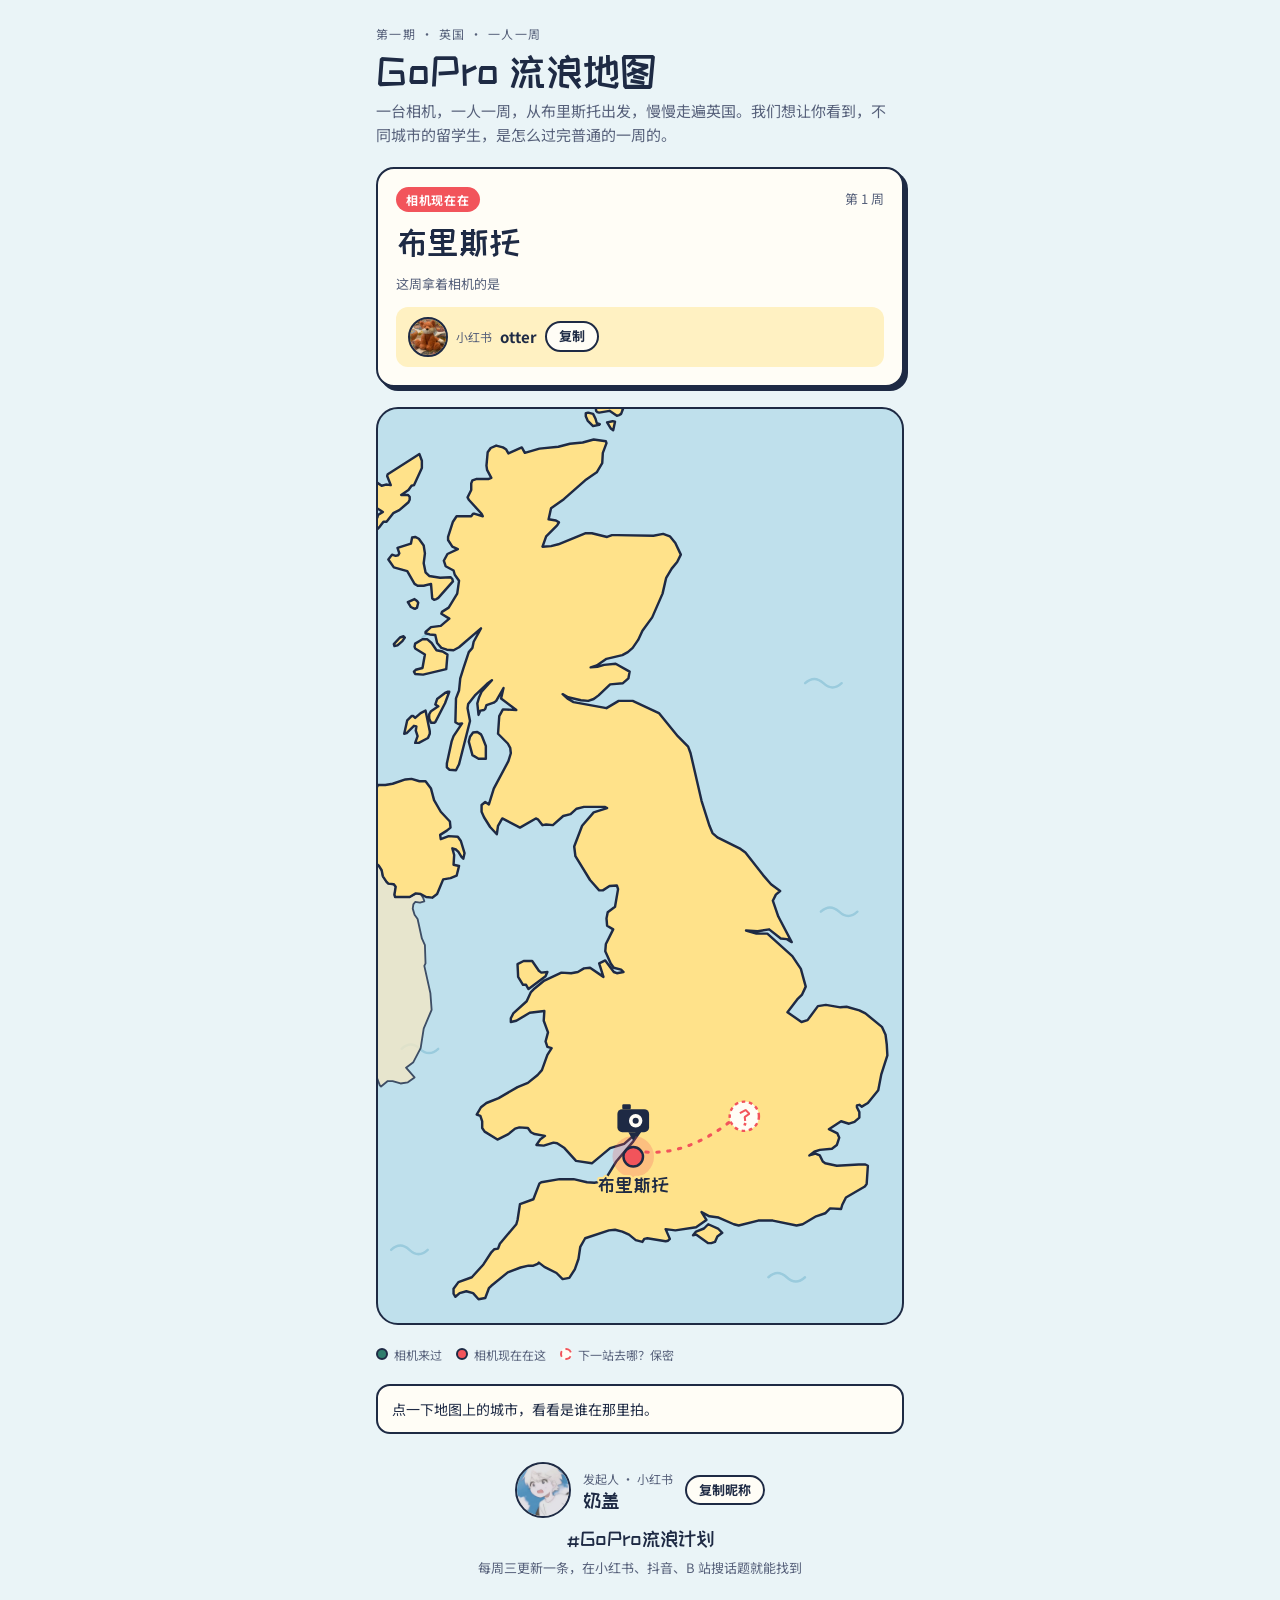
==== index.html @ 27632f6c "Map: otter is first holder again Co-Authored-By: Claude Opus 5.5 <noreply@anthropic.com> Claude-Sess" ====
<!doctype html>
<html lang="zh-CN">
<head>
<meta charset="utf-8">
<meta name="viewport" content="width=device-width, initial-scale=1, viewport-fit=cover">
<meta name="description" content="GoPro 流浪计划：一台相机，一人一周，从布里斯托出发，慢慢走遍英国。">
<style>body{margin:0}img{max-width:100%}[hidden]{display:none!important}</style>
<title>GoPro 流浪地图</title>
<meta name="claude:viewport-fit-sides" content="cover">
<link rel="preconnect" href="https://fonts.googleapis.com">
<link rel="preconnect" href="https://fonts.gstatic.com" crossorigin>
<link rel="stylesheet" href="https://fonts.googleapis.com/css2?family=ZCOOL+KuaiLe&family=Noto+Sans+SC:wght@400;500;700&display=swap">
<style>
/* Layout: one phone-width column — "now" ticket, sticker map, then the 12-stop itinerary. */
:root{
  --sea:#BFE0EC; --sea-wave:#9ACBDD; --land:#FFE28A; --land-ireland:#F1E7C6;
  --ink:#1E2A44; --ink-soft:#56607A; --paper:#FFFDF6; --bg:#EAF4F7;
  --pin:#F2545B; --pin-done:#2F7D6D; --route:#1E2A44; --chip:#FFF1C2; --line:#D3DEE3;
  --display:"ZCOOL KuaiLe","Noto Sans SC","PingFang SC","Microsoft YaHei",sans-serif;
  --body:"Noto Sans SC","PingFang SC","Microsoft YaHei",system-ui,sans-serif;
}
@media (prefers-color-scheme: dark){:root:not([data-theme="light"]){
  --sea:#16324A; --sea-wave:#21445F; --land:#C9A94E; --land-ireland:#3A4152;
  --ink:#F4EEDC; --ink-soft:#AEB6C8; --paper:#1D2638; --bg:#111A28;
  --pin:#FF7A7F; --pin-done:#6CC7B2; --route:#F4EEDC; --chip:#3A3420; --line:#2E3A50; color-scheme:dark}}
:root[data-theme="dark"]{
  --sea:#16324A; --sea-wave:#21445F; --land:#C9A94E; --land-ireland:#3A4152;
  --ink:#F4EEDC; --ink-soft:#AEB6C8; --paper:#1D2638; --bg:#111A28;
  --pin:#FF7A7F; --pin-done:#6CC7B2; --route:#F4EEDC; --chip:#3A3420; --line:#2E3A50; color-scheme:dark}
*{box-sizing:border-box}
body{background:var(--bg);color:var(--ink);font-family:var(--body);font-size:15px;line-height:1.6}
.wrap{max-width:560px;margin:0 auto;padding-left:max(16px,env(safe-area-inset-left,0px));padding-right:max(16px,env(safe-area-inset-right,0px));padding-block:24px 40px;display:flex;flex-direction:column;gap:20px}
header{display:flex;flex-direction:column;gap:6px}
.eyebrow{font-size:12px;letter-spacing:.12em;color:var(--ink-soft)}
h1{font-family:var(--display);font-weight:400;font-size:40px;line-height:1.1;margin:0;text-wrap:balance}
.lede{margin:0;color:var(--ink-soft);max-width:34em}
.ticket{background:var(--paper);border:2.5px solid var(--ink);border-radius:18px;box-shadow:4px 4px 0 var(--ink);padding:18px;display:flex;flex-direction:column;gap:12px}
.ticket-top{display:flex;justify-content:space-between;align-items:center;gap:8px;flex-wrap:wrap}
.tag{font-size:12px;font-weight:700;letter-spacing:.06em;padding:3px 10px;border-radius:999px;background:var(--pin);color:#fff}
.tag.wait{background:var(--ink);color:var(--paper)}
.week{font-size:13px;color:var(--ink-soft);font-variant-numeric:tabular-nums}
.now-city{font-family:var(--display);font-size:34px;line-height:1.1}
.now-name{font-size:18px;font-weight:700}
.now-dates{font-size:13px;color:var(--ink-soft);font-variant-numeric:tabular-nums}
.xhs{display:flex;align-items:center;gap:8px;flex-wrap:wrap;background:var(--chip);border-radius:12px;padding:10px 12px}
.xhs-label{font-size:12px;color:var(--ink-soft)}
.xhs-id{font-weight:700;user-select:all;word-break:break-all}
.btn{font:inherit;font-size:13px;font-weight:700;border:2px solid var(--ink);background:var(--paper);color:var(--ink);border-radius:999px;padding:3px 12px;cursor:pointer;text-decoration:none}
.btn:focus-visible,.pin:focus-visible{outline:3px solid var(--pin);outline-offset:2px}
.next{font-size:13px;color:var(--ink-soft);border-top:2px dashed var(--line);padding-top:10px}
.mapbox{background:var(--sea);border:2.5px solid var(--ink);border-radius:22px;overflow:hidden;position:relative}
.mapbox svg{display:block;width:100%;height:auto}
.land{fill:var(--land);stroke:var(--ink);stroke-width:4;stroke-linejoin:round}
.ireland{fill:var(--land-ireland);stroke:var(--ink);stroke-width:3;stroke-linejoin:round;opacity:.8}
.wave{fill:none;stroke:var(--sea-wave);stroke-width:4;stroke-linecap:round}
.seg{fill:none;stroke:var(--route);stroke-width:4;stroke-linecap:round;stroke-dasharray:2 12;opacity:.55}
.seg.done{stroke-dasharray:none;opacity:1;stroke-width:5}
.seg.next{stroke:var(--pin);stroke-width:5;stroke-dasharray:4 14;opacity:1;animation:march 1.2s linear infinite}
@keyframes march{to{stroke-dashoffset:-18}}
.nextq circle{fill:var(--paper);stroke:var(--pin);stroke-width:4;stroke-dasharray:6 6}
.nextq text{font-family:var(--display);font-size:34px;fill:var(--pin);text-anchor:middle;dominant-baseline:central}
@media (prefers-reduced-motion:reduce){.seg.next{animation:none}}
.pin{cursor:pointer}
.pin circle.dot{fill:var(--paper);stroke:var(--ink);stroke-width:4}
.pin.done circle.dot{fill:var(--pin-done)}
.pin.now circle.dot{fill:var(--pin)}
.pin text.lbl{font-family:var(--display);font-size:32px;fill:var(--ink);paint-order:stroke;stroke:var(--land);stroke-width:7px;stroke-linejoin:round}
.pin.sel text.lbl{text-decoration:underline}
.halo{fill:var(--pin);opacity:.25;transform-box:fill-box;transform-origin:center;animation:pulse 1.8s ease-out infinite}
@keyframes pulse{0%{transform:scale(.6);opacity:.45}100%{transform:scale(1.6);opacity:0}}
.cam{animation:bob 2.4s ease-in-out infinite}
@keyframes bob{50%{transform:translateY(-6px)}}
@media (prefers-reduced-motion:reduce){.halo,.cam{animation:none}}
.legend{display:flex;gap:14px;flex-wrap:wrap;font-size:12px;color:var(--ink-soft)}
.legend span{display:inline-flex;align-items:center;gap:6px}
.legend i{width:12px;height:12px;border-radius:50%;border:2px solid var(--ink);display:inline-block}
.citycard{background:var(--paper);border:2px solid var(--ink);border-radius:14px;padding:12px 14px;font-size:14px}
.citycard b{font-family:var(--display);font-weight:400;font-size:20px}
h2{font-family:var(--display);font-weight:400;font-size:24px;margin:8px 0 0}
ol.stops{list-style:none;margin:0;padding:0;display:flex;flex-direction:column;gap:10px}
.stop{display:grid;grid-template-columns:52px 1fr auto;gap:12px;align-items:center;background:var(--paper);border:2px solid var(--line);border-radius:14px;padding:10px 12px}
.stop.now{border-color:var(--pin);box-shadow:3px 3px 0 var(--pin)}
.stop.hl{border-color:var(--ink)}
.wk{font-family:var(--display);font-size:22px;text-align:center;line-height:1}
.wk small{display:block;font-family:var(--body);font-size:11px;color:var(--ink-soft);margin-top:4px}
.who{min-width:0}
.who .n{font-weight:700}
.who .m{font-size:12px;color:var(--ink-soft);font-variant-numeric:tabular-nums}
.who .x{font-size:12px;color:var(--ink-soft);word-break:break-all}
.st{font-size:11px;font-weight:700;padding:2px 8px;border-radius:999px;white-space:nowrap;border:1.5px solid var(--ink)}
.st.done{background:var(--pin-done);color:#fff;border-color:var(--pin-done)}
.st.now{background:var(--pin);color:#fff;border-color:var(--pin)}
.st.soon{background:transparent;color:var(--ink-soft);border-color:var(--line)}
footer{font-size:13px;color:var(--ink-soft);display:flex;flex-direction:column;gap:4px;text-align:center;padding-top:8px}
footer .ht{font-family:var(--display);font-size:20px;color:var(--ink)}
.host{display:flex;align-items:center;gap:12px;justify-content:center;flex-wrap:wrap}
.host img{width:56px;height:56px;border-radius:50%;border:2.5px solid var(--ink);object-fit:cover}
.host .hn{font-family:var(--display);font-size:20px;color:var(--ink);line-height:1.2}
.host .hr{font-size:12px;color:var(--ink-soft)}
.xhs img{width:40px;height:40px;border-radius:50%;border:2px solid var(--ink);object-fit:cover}
</style>
</head>
<body>

<div class="wrap">
  <header>
    <div class="eyebrow">第一期 · 英国 · 一人一周</div>
    <h1>GoPro 流浪地图</h1>
    <p class="lede">一台相机，一人一周，从布里斯托出发，慢慢走遍英国。我们想让你看到，不同城市的留学生，是怎么过完普通的一周的。</p>
  </header>

  <section class="ticket" id="now" aria-live="polite"></section>

  <section class="mapbox" aria-label="GoPro 路线地图">
    <svg id="map" viewBox="140 40 860 1500" role="img" aria-label="英国地图，标出 GoPro 到过的城市">
      <g id="waves"></g>
      <path class="ireland" d="M113,672L98,682L91,707L82,725L64,734L51,733L47,736L49,742L63,750L62,753L58,757L34,767L25,776L27,783L49,804L53,815L70,820L76,827L82,829L95,828L100,831L103,829L105,825L120,811L115,801L130,784L134,784L141,789L146,797L148,807L154,816L157,819L166,820L169,824L167,837L168,841L192,841L202,835L210,836L214,842L216,848L209,850L201,849L198,853L197,860L200,870L205,877L212,909L217,920L218,950L216,954L226,999L228,1026L215,1057L210,1089L198,1112L186,1121L200,1137L189,1145L177,1147L164,1143L156,1143L145,1152L143,1150L138,1137L134,1151L127,1155L114,1154L92,1158L84,1162L74,1179L54,1186L43,1200L33,1206L25,1208L11,1196L-1,1196L3,1198L5,1203L6,1212L5,1221L-1,1225L-7,1226L-18,1235L-32,1237L-40,1246L-86,1260L-102,1255L-109,1256L-128,1264L-138,1262L-126,1243L-110,1233L-108,1230L-114,1229L-144,1236L-155,1242L-166,1243L-161,1234L-140,1216L-135,1214L-130,1207L-115,1198L-162,1215L-174,1213L-177,1209L-187,1211L-190,1199L-176,1182L-168,1175L-149,1165L-145,1158L-150,1156L-178,1157L-191,1156L-191,1150L-188,1144L-174,1133L-167,1132L-160,1133L-148,1139L-132,1137L-139,1130L-140,1116L-145,1112L-138,1106L-131,1102L-118,1088L-114,1086L-89,1083L-63,1076L-37,1067L-50,1061L-57,1054L-67,1069L-74,1074L-96,1077L-112,1071L-117,1076L-131,1083L-146,1085L-129,1072L-107,1050L-96,1031L-98,1026L-102,1023L-87,998L-81,994L-71,993L-60,989L-51,980L-71,973L-107,975L-114,970L-116,961L-118,960L-137,962L-142,958L-134,950L-144,948L-154,949L-163,947L-163,941L-159,936L-164,931L-165,924L-160,921L-154,922L-142,918L-127,915L-140,911L-145,907L-144,895L-129,886L-113,883L-115,877L-113,870L-130,868L-145,873L-144,861L-140,850L-140,835L-148,838L-149,828L-152,820L-163,825L-162,815L-159,808L-153,805L-137,807L-127,801L-112,800L-88,802L-72,816L-68,814L-61,805L-58,804L-33,808L-18,813L-14,811L-16,801L-22,794L-15,785L-7,778L11,771L16,768L20,756L26,746L-6,751L-35,739L-30,731L-24,726L-13,722L-12,718L2,705L-1,693L1,684L7,678L12,663L25,661L38,655L57,654L63,657L61,646L71,645L74,647L76,654L80,659L81,667L78,673L74,678L78,683L71,692L79,688L89,679L86,663L83,655L85,647L91,641L106,638L99,628L105,627L111,629L120,637L138,648L129,658L118,665L113,672Z"/>
      <path class="land" d="M551,1240L544,1246L521,1253L491,1278L465,1274L446,1253L434,1245L428,1244L412,1249L400,1248L406,1239L414,1233L397,1230L391,1227L386,1220L372,1219L365,1221L354,1230L336,1239L315,1226L311,1220L311,1209L308,1200L302,1198L309,1186L318,1179L338,1171L369,1153L386,1146L402,1133L409,1125L418,1100L425,1089L418,1087L415,1078L419,1063L412,1044L413,1028L389,1031L367,1044L358,1046L358,1040L362,1032L384,1012L391,997L397,991L413,978L441,965L457,966L468,964L478,958L488,957L510,972L503,950L513,945L527,964L532,966L543,964L539,960L527,957L522,950L513,930L514,918L526,894L516,888L515,876L517,866L529,857L534,828L532,822L520,823L509,830L503,830L488,813L464,774L462,758L475,724L494,702L516,695L512,693L478,693L466,696L456,705L444,708L427,723L416,722L410,723L403,714L399,712L373,727L344,712L337,724L335,738L324,726L314,710L310,701L310,690L316,685L322,689L330,663L354,618L358,605L357,596L353,589L337,573L339,544L345,533L367,534L342,515L346,498L334,519L330,522L318,526L316,532L314,534L308,535L305,542L303,523L306,513L310,504L327,485L319,491L300,509L288,524L287,531L291,552L273,623L268,633L257,632L253,628L253,622L261,585L264,577L278,556L272,557L267,554L268,515L273,502L275,482L280,466L289,439L295,432L297,422L309,400L273,431L264,436L253,435L244,432L237,424L234,411L225,410L218,408L218,406L227,398L243,396L257,384L244,376L245,373L256,366L270,343L273,322L266,312L264,305L251,298L248,289L254,278L271,270L262,266L255,255L255,250L263,225L269,216L293,216L296,212L299,212L312,216L310,212L289,189L287,185L293,173L293,162L295,157L301,155L321,155L326,153L319,140L318,133L320,111L325,104L334,100L345,103L350,106L354,113L376,103L381,112L405,105L436,102L455,97L476,95L494,90L514,93L515,96L509,112L508,129L499,144L480,157L445,188L424,203L420,221L432,223L437,226L434,231L416,249L410,266L424,265L436,262L480,244L491,244L516,250L524,247L533,247L592,248L608,245L619,249L628,260L637,279L631,291L622,302L613,317L607,343L590,382L574,404L567,419L558,432L550,439L541,444L515,450L499,461L489,464L500,463L511,460L530,458L553,471L551,482L542,490L521,492L502,510L494,516L485,519L473,518L452,513L443,508L452,516L461,521L515,531L535,519L558,519L601,539L632,577L649,594L653,605L671,683L684,724L689,736L697,743L735,762L743,768L772,805L785,820L800,831L793,837L788,847L797,873L819,915L811,910L801,909L782,894L763,897L744,896L761,901L779,901L820,938L834,959L842,988L836,1001L828,1009L812,1030L835,1046L845,1043L862,1020L875,1018L899,1022L909,1021L930,1027L940,1032L967,1054L973,1067L975,1083L976,1101L966,1132L961,1158L944,1179L934,1185L930,1182L926,1183L926,1186L930,1194L930,1203L922,1210L913,1213L900,1209L880,1222L894,1229L897,1236L893,1248L885,1254L865,1256L856,1259L848,1265L858,1262L865,1265L870,1275L874,1278L893,1282L929,1280L940,1280L944,1282L942,1312L939,1316L908,1334L902,1346L900,1353L882,1352L874,1360L859,1365L837,1378L827,1380L788,1372L764,1372L732,1380L724,1378L699,1367L684,1365L671,1358L679,1371L662,1383L628,1388L612,1386L619,1402L616,1405L612,1406L582,1401L577,1402L574,1407L563,1404L552,1395L541,1390L529,1387L519,1388L480,1401L472,1415L469,1435L463,1452L454,1466L443,1468L433,1458L413,1448L404,1441L402,1443L395,1446L387,1446L374,1449L353,1457L326,1479L322,1483L316,1499L305,1501L296,1491L285,1488L274,1491L267,1497L264,1492L264,1484L272,1473L294,1465L313,1444L326,1424L331,1419L337,1418L340,1410L367,1378L369,1371L373,1345L395,1337L405,1311L408,1309L438,1304L461,1304L483,1309L495,1310L506,1308L515,1301L531,1275L559,1242L574,1220L551,1240ZM404,962L408,965L418,964L415,971L387,992L383,985L378,985L370,972L369,951L379,946L393,946L404,962ZM503,66L493,68L484,59L481,52L481,47L485,46L493,48L497,56L499,63L504,65L503,66ZM526,75L522,72L516,62L525,60L529,61L526,75ZM514,28L513,32L520,32L537,36L542,40L539,48L536,50L532,51L520,43L503,46L500,45L498,43L497,34L496,33L490,38L487,37L486,35L486,22L489,11L495,9L504,10L514,16L517,20L517,23L514,28ZM172,428L167,429L166,426L176,415L182,413L184,415L180,421L172,428ZM317,614L305,614L295,608L289,586L291,578L296,571L303,570L309,574L311,578L317,593L317,614ZM252,467L214,476L201,475L199,471L202,468L213,465L217,443L201,433L200,430L201,425L213,418L221,418L228,424L236,436L246,438L254,443L252,467ZM218,535L225,569L225,573L222,580L207,588L201,588L205,577L202,568L203,561L199,560L187,572L183,573L188,551L195,544L198,544L201,547L210,539L218,535ZM234,554L232,555L227,555L224,548L224,541L227,536L239,528L234,525L237,516L250,506L254,504L257,504L250,523L234,554ZM212,137L199,165L195,166L190,173L178,181L189,181L192,184L192,189L190,193L175,206L165,211L154,225L149,225L143,233L139,237L133,235L127,227L139,218L140,214L148,209L134,200L129,196L130,193L136,188L127,183L126,181L126,166L130,163L132,160L139,161L146,166L153,164L161,165L155,150L156,147L208,114L212,125L212,137ZM204,366L201,368L198,367L194,365L189,357L200,352L204,355L206,358L204,366ZM217,277L215,293L218,308L224,314L242,317L259,316L262,319L263,323L239,350L236,352L232,353L229,351L227,327L215,330L205,330L200,327L188,306L166,300L157,287L163,279L169,281L173,280L175,277L172,268L194,261L196,251L201,250L207,253L215,264L217,277ZM115,248L126,257L117,273L104,273L85,262L86,256L92,252L97,254L103,251L109,252L115,248ZM111,341L101,341L98,338L94,322L95,311L95,298L106,297L109,299L111,341ZM94,365L86,368L83,367L84,359L91,357L95,360L96,363L94,365ZM210,836L202,835L192,841L168,841L167,837L169,824L166,820L157,819L154,816L148,807L146,797L141,789L134,784L130,784L115,801L120,811L100,831L95,828L82,829L76,827L70,820L53,815L49,804L27,783L25,776L34,767L58,757L62,753L63,750L49,742L47,736L51,733L64,734L82,725L91,707L98,682L113,672L117,678L125,679L132,674L140,657L152,657L164,655L185,648L195,647L208,651L218,651L227,663L232,682L243,701L258,717L259,727L253,732L242,739L243,746L256,741L271,742L276,749L282,769L280,778L277,775L272,767L268,763L262,761L265,772L264,788L273,790L269,806L259,810L247,812L237,836L229,842L219,841L210,836ZM705,1392L697,1398L693,1407L687,1409L682,1409L662,1395L657,1396L662,1390L675,1385L682,1378L698,1385L705,1392Z"/>
      <g id="segs"></g>
      <g id="pins"></g>
    </svg>
  </section>
  <div class="legend"><span><i style="background:var(--pin-done)"></i>相机来过</span><span><i style="background:var(--pin)"></i>相机现在在这</span><span><i style="background:var(--paper);border-style:dashed;border-color:var(--pin)"></i>下一站去哪？保密</span></div>
  <div class="citycard" id="citycard">点一下地图上的城市，看看是谁在那里拍。</div>

  <footer>
    <div class="host"><img src="[data-uri]" alt="奶盖的头像"><div style="text-align:left"><div class="hr">发起人 · 小红书</div><div class="hn" id="hostname">奶盖</div></div><button class="btn" type="button" id="hostcopy">复制昵称</button></div>
    <div class="ht">#GoPro流浪计划</div>
    <div>每周三更新一条，在小红书、抖音、B 站搜话题就能找到</div>
  </footer>
</div>

<script>
// 只放已经公开的周次（到当周为止）。每周五交接后在末尾加一行：开始日期、城市、小红书昵称、主页链接（可选）。
// nextDir：下一站的大致方向（角度，正北 0、正东 90，顺时针），只画一段固定长度的虚线和问号，不写城市和人。
const LAUNCH = {date:"2026-11-06", city:"bristol"};
const STOPS = [
  {start:"2026-11-06", city:"bristol", xhs:"otter", url:"", avatar:"otter", nextDir:70},
];
const AVATARS = {otter:"[data-uri]"};
const CITIES = {"bristol": [558.9, 1267.1], "oxford": [686.8, 1218.4], "london": [795.4, 1258.4], "edinburgh": [501.1, 531.1], "leeds": [658.7, 883.2], "manchester": [592.1, 935.6], "nottingham": [696.3, 1021.6], "cambridge": [819.4, 1144.2], "cardiff": [502.0, 1262.6]};
const ZH = {bristol:"布里斯托",oxford:"牛津",london:"伦敦",edinburgh:"爱丁堡",leeds:"利兹",manchester:"曼彻斯特",nottingham:"诺丁汉",cambridge:"剑桥",cardiff:"卡迪夫"};
const LBL = {bristol:[0,58,"middle"],oxford:[0,52,"middle"],london:[28,10,"start"],edinburgh:[30,10,"start"],leeds:[28,10,"start"],manchester:[-28,10,"end"],nottingham:[28,10,"start"],cambridge:[28,10,"start"],cardiff:[-28,10,"end"]};

const today = new Intl.DateTimeFormat("en-CA",{timeZone:"Europe/London"}).format(new Date());
const md = s => { const [,m,d] = s.split("-"); return `${+m}.${+d}`; };
const daysBetween = (a,b) => Math.round((new Date(b+"T12:00:00Z")-new Date(a+"T12:00:00Z"))/864e5);
const shown = STOPS.filter(s => today >= s.start);
const cur = shown.length - 1;
const preview = cur<0 && STOPS.length ? STOPS[0] : null;

const NS="http://www.w3.org/2000/svg";
const el=(t,a,p)=>{const e=document.createElementNS(NS,t);for(const k in a)e.setAttribute(k,a[k]);p&&p.appendChild(e);return e;};
const [vx,vy,vw,vh] = "140 40 860 1500".split(" ").map(Number);
const waves = document.getElementById("waves");
[[0.08,0.70],[0.06,0.92],[0.85,0.30],[0.88,0.55],[0.12,0.25],[0.78,0.95]].forEach(([fx,fy])=>{
  const x=vx+vw*fx, y=vy+vh*fy;
  el("path",{class:"wave",d:`M${x-30},${y} q15,-14 30,0 t30,0`},waves);
});

// route travelled so far
const segs=document.getElementById("segs");
for(let k=1;k<shown.length;k++){
  const a=shown[k-1].city, b=shown[k].city; if(a===b) continue;
  const [x1,y1]=CITIES[a],[x2,y2]=CITIES[b];
  const mx=(x1+x2)/2, my=(y1+y2)/2, dx=x2-x1, dy=y2-y1, len=Math.hypot(dx,dy);
  const bend=Math.min(60,len*0.18);
  el("path",{class:"seg done",d:`M${x1},${y1} Q${mx-dy/len*bend},${my+dx/len*bend} ${x2},${y2}`},segs);
}

// teaser toward the next stop: direction only, fixed length, no city or name
const curStop = cur>=0 ? shown[cur] : preview;
if(curStop && typeof curStop.nextDir==="number"){
  const [x1,y1]=CITIES[curStop.city], r=curStop.nextDir*Math.PI/180, L=170;
  const ux=Math.sin(r), uy=-Math.cos(r);
  const x2=x1+ux*L, y2=y1+uy*L, bend=28;
  const cx=(x1+x2)/2 - uy*bend, cy=(y1+y2)/2 + ux*bend;
  el("path",{class:"seg next",d:`M${x1+ux*22},${y1+uy*22} Q${cx},${cy} ${x2},${y2}`},segs);
  const q=el("g",{class:"nextq","aria-label":"下一站，保密"},segs);
  el("circle",{cx:x2+ux*24,cy:y2+uy*24,r:24},q);
  el("text",{x:x2+ux*24,y:y2+uy*24+2},q).textContent="?";
}

// pins: only cities the camera has been to, plus where it is now
const pins=document.getElementById("pins");
const nowCity = cur>=0 ? shown[cur].city : LAUNCH.city;
const cities=[...new Set([...shown.map(s=>s.city), nowCity])];
const pinEls={};
cities.forEach(c=>{
  const st = c===nowCity ? "now" : "done";
  const [x,y]=CITIES[c];
  const g=el("g",{class:`pin ${st}`,tabindex:"0",role:"button","aria-label":ZH[c]},pins);
  if(st==="now") el("circle",{class:"halo",cx:x,cy:y,r:34},g);
  el("circle",{class:"dot",cx:x,cy:y,r:st==="now"?16:12},g);
  const [lx,ly,anc]=LBL[c];
  el("text",{class:"lbl",x:x+lx,y:y+ly,"text-anchor":anc},g).textContent=ZH[c];
  if(st==="now"){
    const cam=el("g",{class:"cam"},g);
    el("rect",{x:x-26,y:y-78,width:52,height:38,rx:8,fill:"var(--ink)"},cam);
    el("rect",{x:x-18,y:y-86,width:14,height:8,rx:2,fill:"var(--ink)"},cam);
    el("circle",{cx:x+4,cy:y-59,r:11,fill:"var(--paper)"},cam);
    el("circle",{cx:x+4,cy:y-59,r:5,fill:"var(--ink)"},cam);
    el("path",{d:`M${x-8},${y-40} L${x},${y-26} L${x+8},${y-40}Z`,fill:"var(--ink)"},cam);
  }
  pinEls[c]=g;
  const pick=()=>selectCity(c);
  g.addEventListener("click",pick);
  g.addEventListener("keydown",e=>{if(e.key==="Enter"||e.key===" "){e.preventDefault();pick();}});
});

function copyBtn(text, target){
  const b=document.createElement("button"); b.className="btn"; b.type="button"; b.textContent="复制";
  b.addEventListener("click",()=>{
    const sel=()=>{ const r=document.createRange(); r.selectNodeContents(target); const s=getSelection(); s.removeAllRanges(); s.addRange(r); b.textContent="已选中，长按复制"; };
    try{ navigator.clipboard.writeText(text).then(()=>{b.textContent="已复制";setTimeout(()=>b.textContent="复制",1500);},sel); }catch(e){ sel(); }
  });
  return b;
}
function xhsRow(s){
  const row=document.createElement("div"); row.className="xhs";
  if(s&&s.avatar&&AVATARS[s.avatar]){ const im=document.createElement("img"); im.src=AVATARS[s.avatar]; im.alt=`${s.xhs}的头像`; row.append(im); }
  const l=document.createElement("span"); l.className="xhs-label"; l.textContent="小红书";
  const v=document.createElement("span"); v.className="xhs-id"; v.textContent=s&&s.xhs ? s.xhs : "即将公布";
  row.append(l,v);
  if(s&&s.xhs) row.append(copyBtn(s.xhs, v));
  if(s&&s.url){ const a=document.createElement("a"); a.className="btn"; a.href=s.url; a.target="_blank"; a.rel="noopener"; a.textContent="去主页"; row.append(a); }
  return row;
}

function selectCity(c){
  Object.values(pinEls).forEach(p=>p.classList.remove("sel"));
  pinEls[c].classList.add("sel");
  const card=document.getElementById("citycard");
  card.replaceChildren();
  const b=document.createElement("b"); b.textContent=ZH[c]; card.append(b);
  const here = shown.map((s,i)=>({s,i})).filter(o=>o.s.city===c);
  if(!here.length){ const d=document.createElement("div"); d.textContent=`${md(LAUNCH.date)} 从这里出发${preview?" · 第一棒":""}`; card.append(d); if(preview&&preview.city===c) card.append(xhsRow(preview)); return; }
  here.forEach(({s,i})=>{
    const d=document.createElement("div"); d.textContent=`第 ${i+1} 周${i===cur?" · 正在拍":""}`;
    card.append(d, xhsRow(s));
  });
}

const now=document.getElementById("now");
(function render(){
  const top=document.createElement("div"); top.className="ticket-top";
  const tag=document.createElement("span"); tag.className="tag";
  const wk=document.createElement("span"); wk.className="week";
  top.append(tag,wk);
  const city=document.createElement("div"); city.className="now-city";
  if(cur<0){
    tag.textContent="即将出发"; tag.classList.add("wait");
    const n=daysBetween(today,LAUNCH.date);
    wk.textContent = n>0 ? `还有 ${n} 天` : "今天出发";
    city.textContent=ZH[LAUNCH.city];
    const d=document.createElement("div"); d.className="now-dates"; d.textContent=`${md(LAUNCH.date)} 从这里出发${preview?"，第一棒是":""}`;
    now.append(top,city,d);
    if(preview) now.append(xhsRow(preview));
  } else {
    const s=shown[cur];
    tag.textContent="相机现在在"; wk.textContent=`第 ${cur+1} 周`;
    city.textContent=ZH[s.city];
    const d=document.createElement("div"); d.className="now-dates"; d.textContent="这周拿着相机的是";
    now.append(top,city,d,xhsRow(s));
  }
})();

(function(){const b=document.getElementById("hostcopy"),t=document.getElementById("hostname");b.addEventListener("click",()=>{const sel=()=>{const r=document.createRange();r.selectNodeContents(t);const s=getSelection();s.removeAllRanges();s.addRange(r);b.textContent="已选中，长按复制";};try{navigator.clipboard.writeText("奶盖").then(()=>{b.textContent="已复制";setTimeout(()=>b.textContent="复制昵称",1500);},sel);}catch(e){sel();}});})();
</script>

</body>
</html>
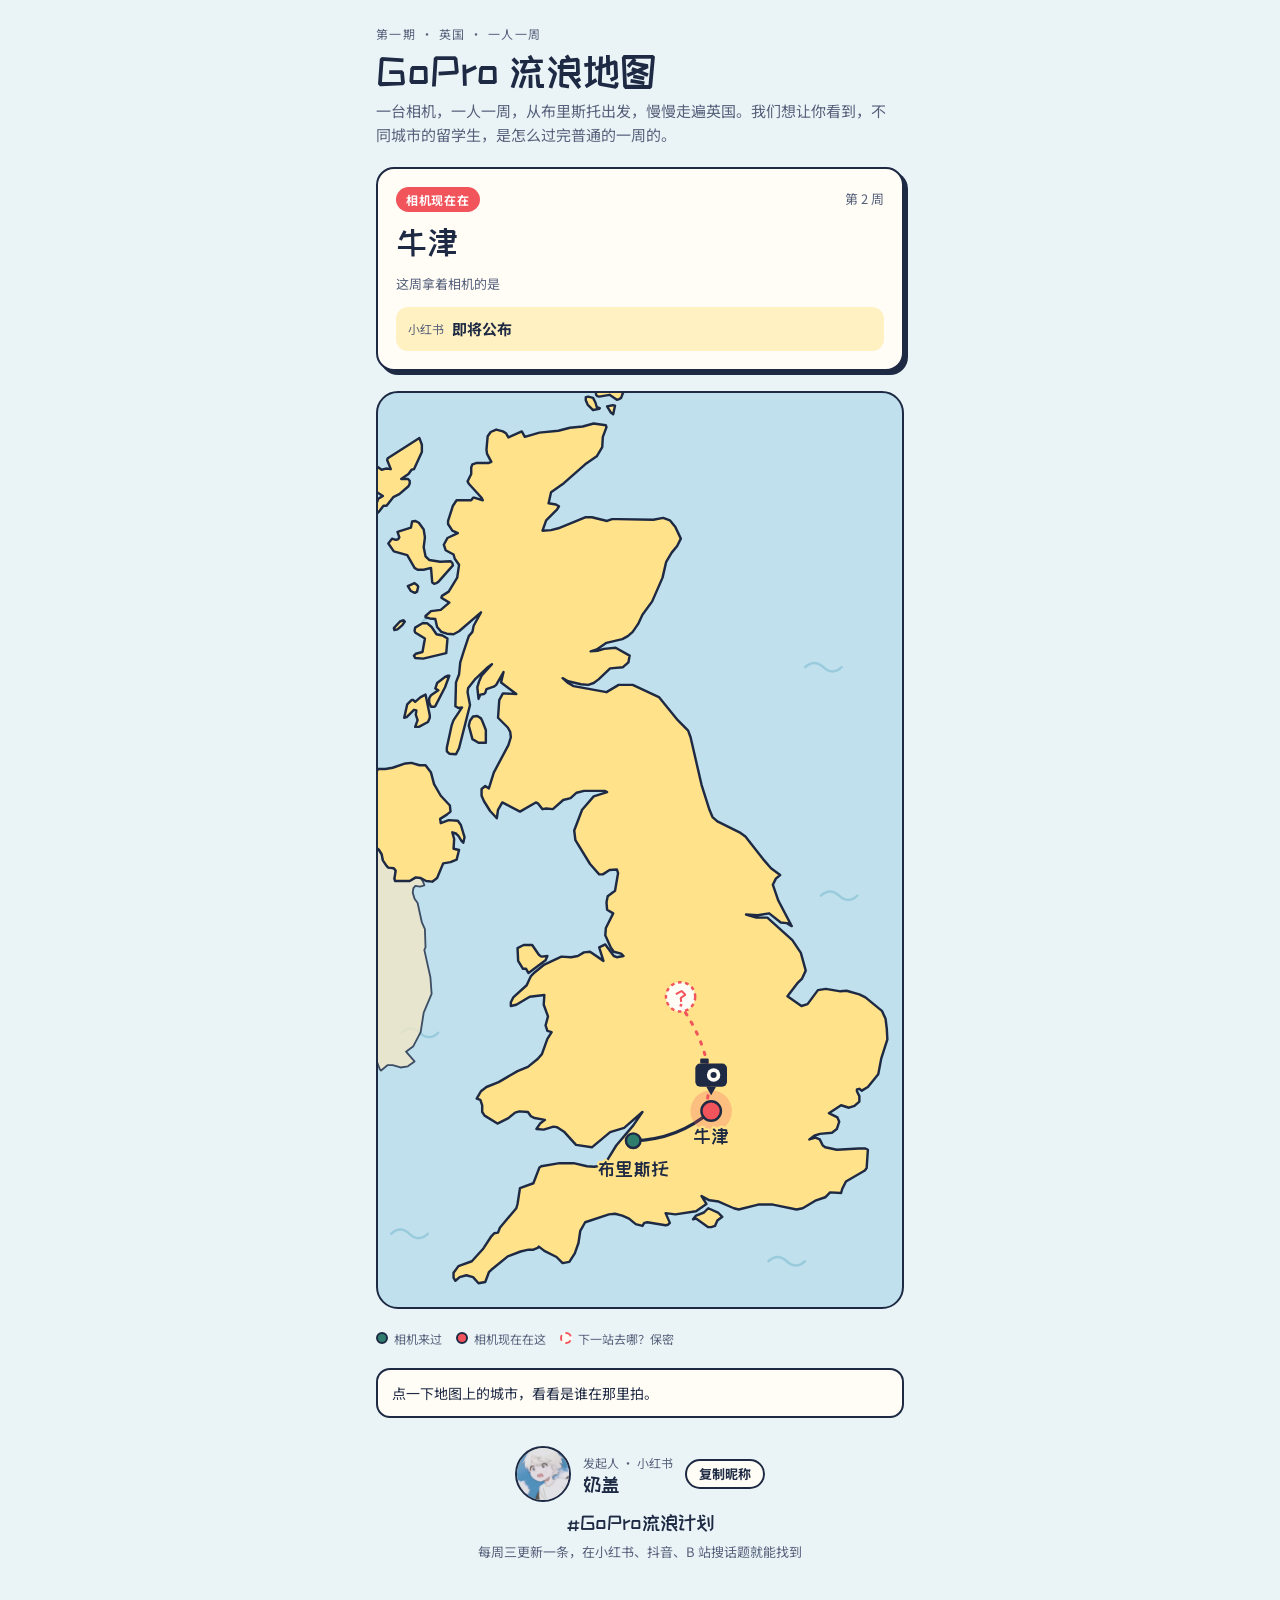
==== commit 81915c48: "Week 2: camera now in Oxford Co-Authored-By: Claude Opus 5.5 <noreply@anthropic.com> Claude-Session:" ====
--- a/index.html
+++ b/index.html
@@ -136,6 +136,7 @@
 const LAUNCH = {date:"2026-11-06", city:"bristol"};
 const STOPS = [
   {start:"2026-11-06", city:"bristol", xhs:"otter", url:"", avatar:"otter", nextDir:70},
+  {start:"2026-11-13", city:"oxford", xhs:"", url:"", nextDir:345},
 ];
 const AVATARS = {otter:"[data-uri]"};
 const CITIES = {"bristol": [558.9, 1267.1], "oxford": [686.8, 1218.4], "london": [795.4, 1258.4], "edinburgh": [501.1, 531.1], "leeds": [658.7, 883.2], "manchester": [592.1, 935.6], "nottingham": [696.3, 1021.6], "cambridge": [819.4, 1144.2], "cardiff": [502.0, 1262.6]};
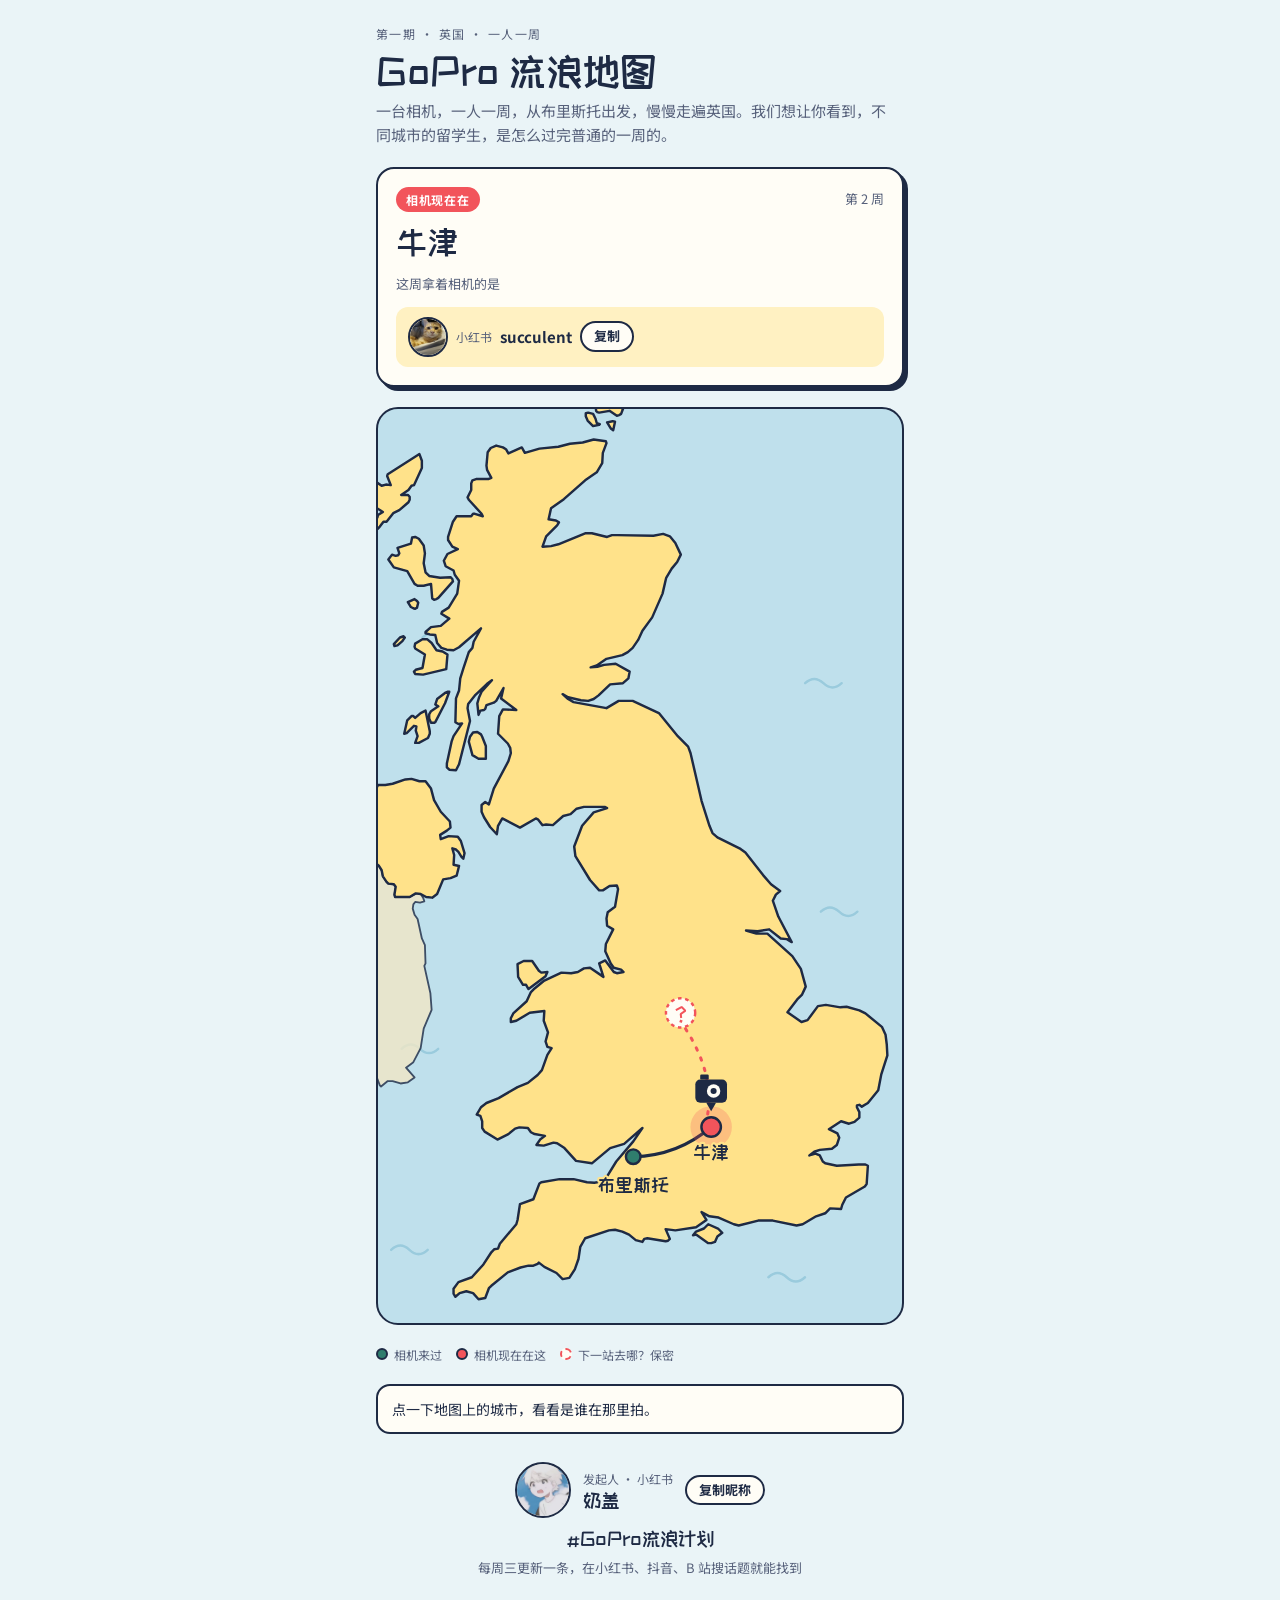
==== commit e218172a: "Week 2: add succulent's nickname and avatar Co-Authored-By: Claude Opus 5.5 <noreply@anthropic.com> " ====
--- a/index.html
+++ b/index.html
@@ -136,9 +136,9 @@
 const LAUNCH = {date:"2026-11-06", city:"bristol"};
 const STOPS = [
   {start:"2026-11-06", city:"bristol", xhs:"otter", url:"", avatar:"otter", nextDir:70},
-  {start:"2026-11-13", city:"oxford", xhs:"", url:"", nextDir:345},
+  {start:"2026-11-14", city:"oxford", xhs:"succulent", url:"", avatar:"succulent", nextDir:345},
 ];
-const AVATARS = {otter:"[data-uri]"};
+const AVATARS = {succulent:"[data-uri]", otter:"[data-uri]"};
 const CITIES = {"bristol": [558.9, 1267.1], "oxford": [686.8, 1218.4], "london": [795.4, 1258.4], "edinburgh": [501.1, 531.1], "leeds": [658.7, 883.2], "manchester": [592.1, 935.6], "nottingham": [696.3, 1021.6], "cambridge": [819.4, 1144.2], "cardiff": [502.0, 1262.6]};
 const ZH = {bristol:"布里斯托",oxford:"牛津",london:"伦敦",edinburgh:"爱丁堡",leeds:"利兹",manchester:"曼彻斯特",nottingham:"诺丁汉",cambridge:"剑桥",cardiff:"卡迪夫"};
 const LBL = {bristol:[0,58,"middle"],oxford:[0,52,"middle"],london:[28,10,"start"],edinburgh:[30,10,"start"],leeds:[28,10,"start"],manchester:[-28,10,"end"],nottingham:[28,10,"start"],cambridge:[28,10,"start"],cardiff:[-28,10,"end"]};
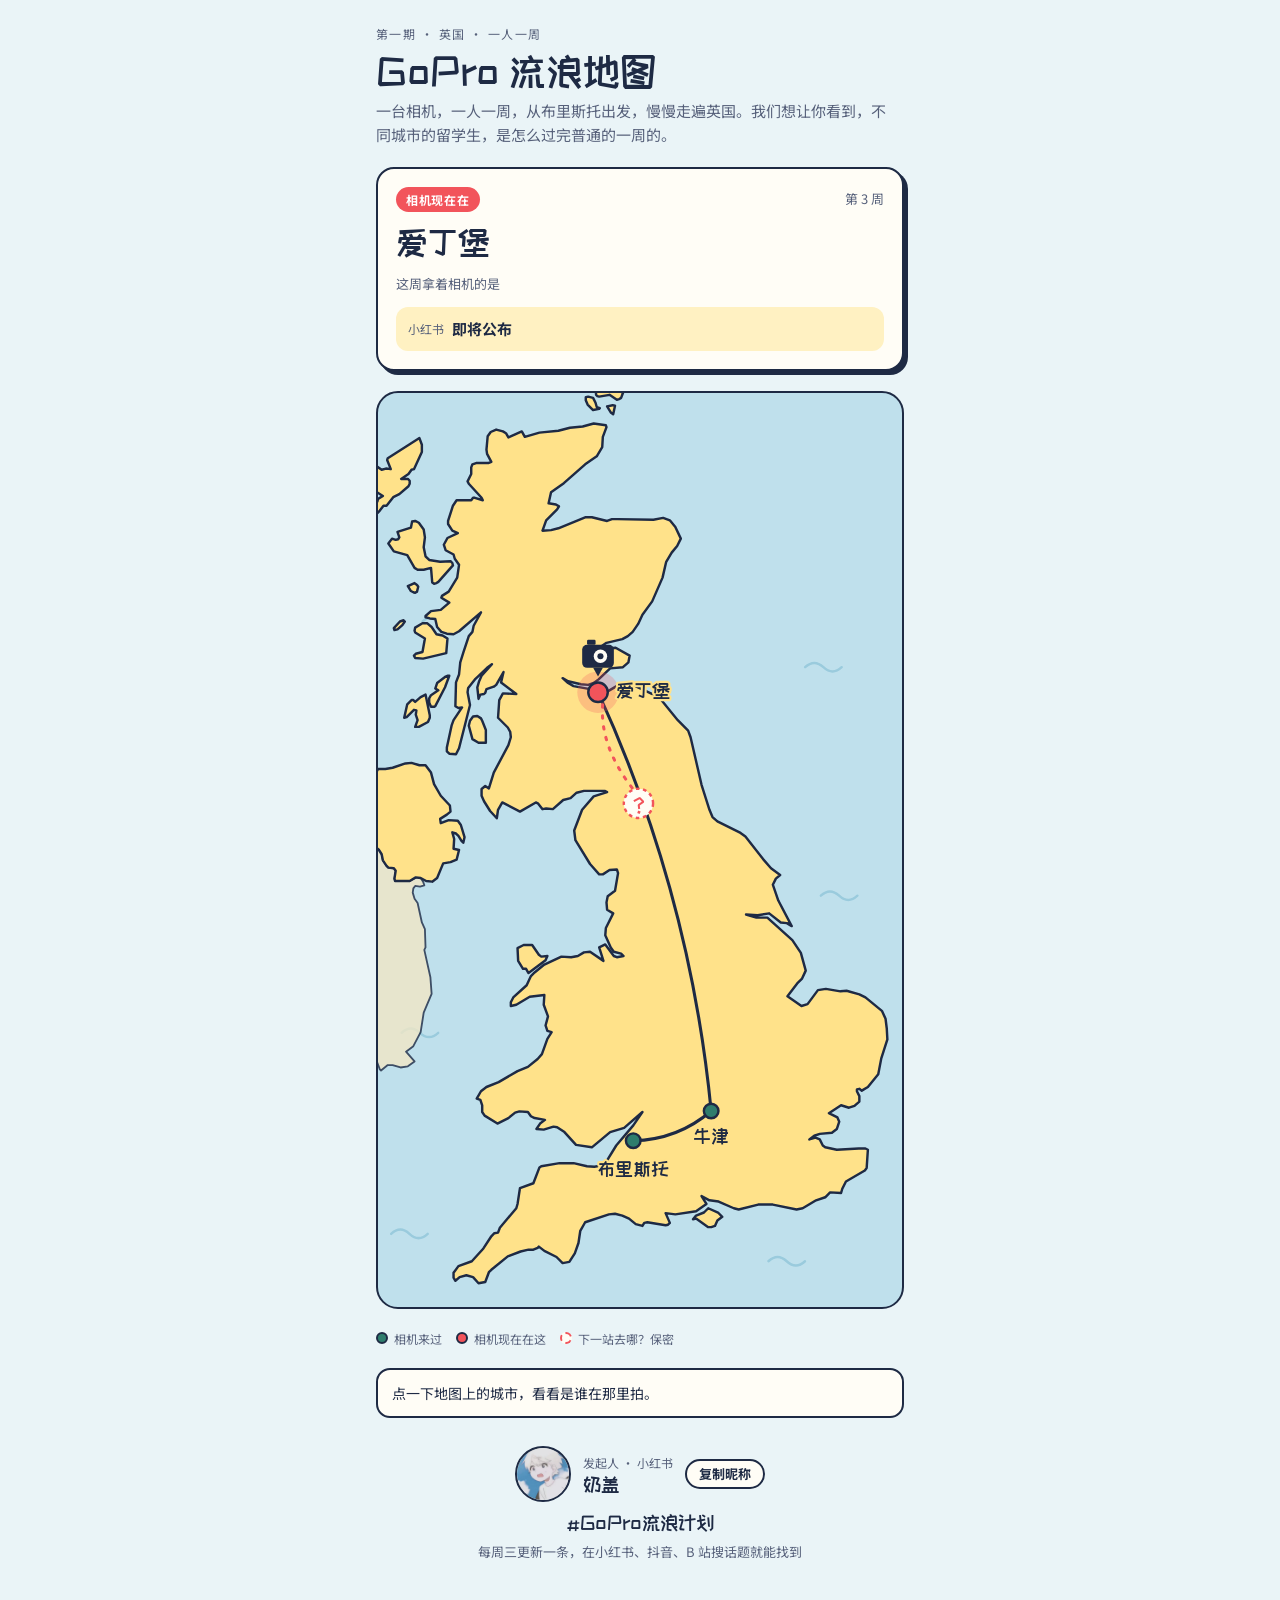
==== commit e5a1043f: "Week 3: camera now in Edinburgh Co-Authored-By: Claude Opus 5.5 <noreply@anthropic.com> Claude-Sessi" ====
--- a/index.html
+++ b/index.html
@@ -137,6 +137,7 @@
 const STOPS = [
   {start:"2026-11-06", city:"bristol", xhs:"otter", url:"", avatar:"otter", nextDir:70},
   {start:"2026-11-14", city:"oxford", xhs:"succulent", url:"", avatar:"succulent", nextDir:345},
+  {start:"2026-11-22", city:"edinburgh", xhs:"", url:"", nextDir:160},
 ];
 const AVATARS = {succulent:"[data-uri]", otter:"[data-uri]"};
 const CITIES = {"bristol": [558.9, 1267.1], "oxford": [686.8, 1218.4], "london": [795.4, 1258.4], "edinburgh": [501.1, 531.1], "leeds": [658.7, 883.2], "manchester": [592.1, 935.6], "nottingham": [696.3, 1021.6], "cambridge": [819.4, 1144.2], "cardiff": [502.0, 1262.6]};
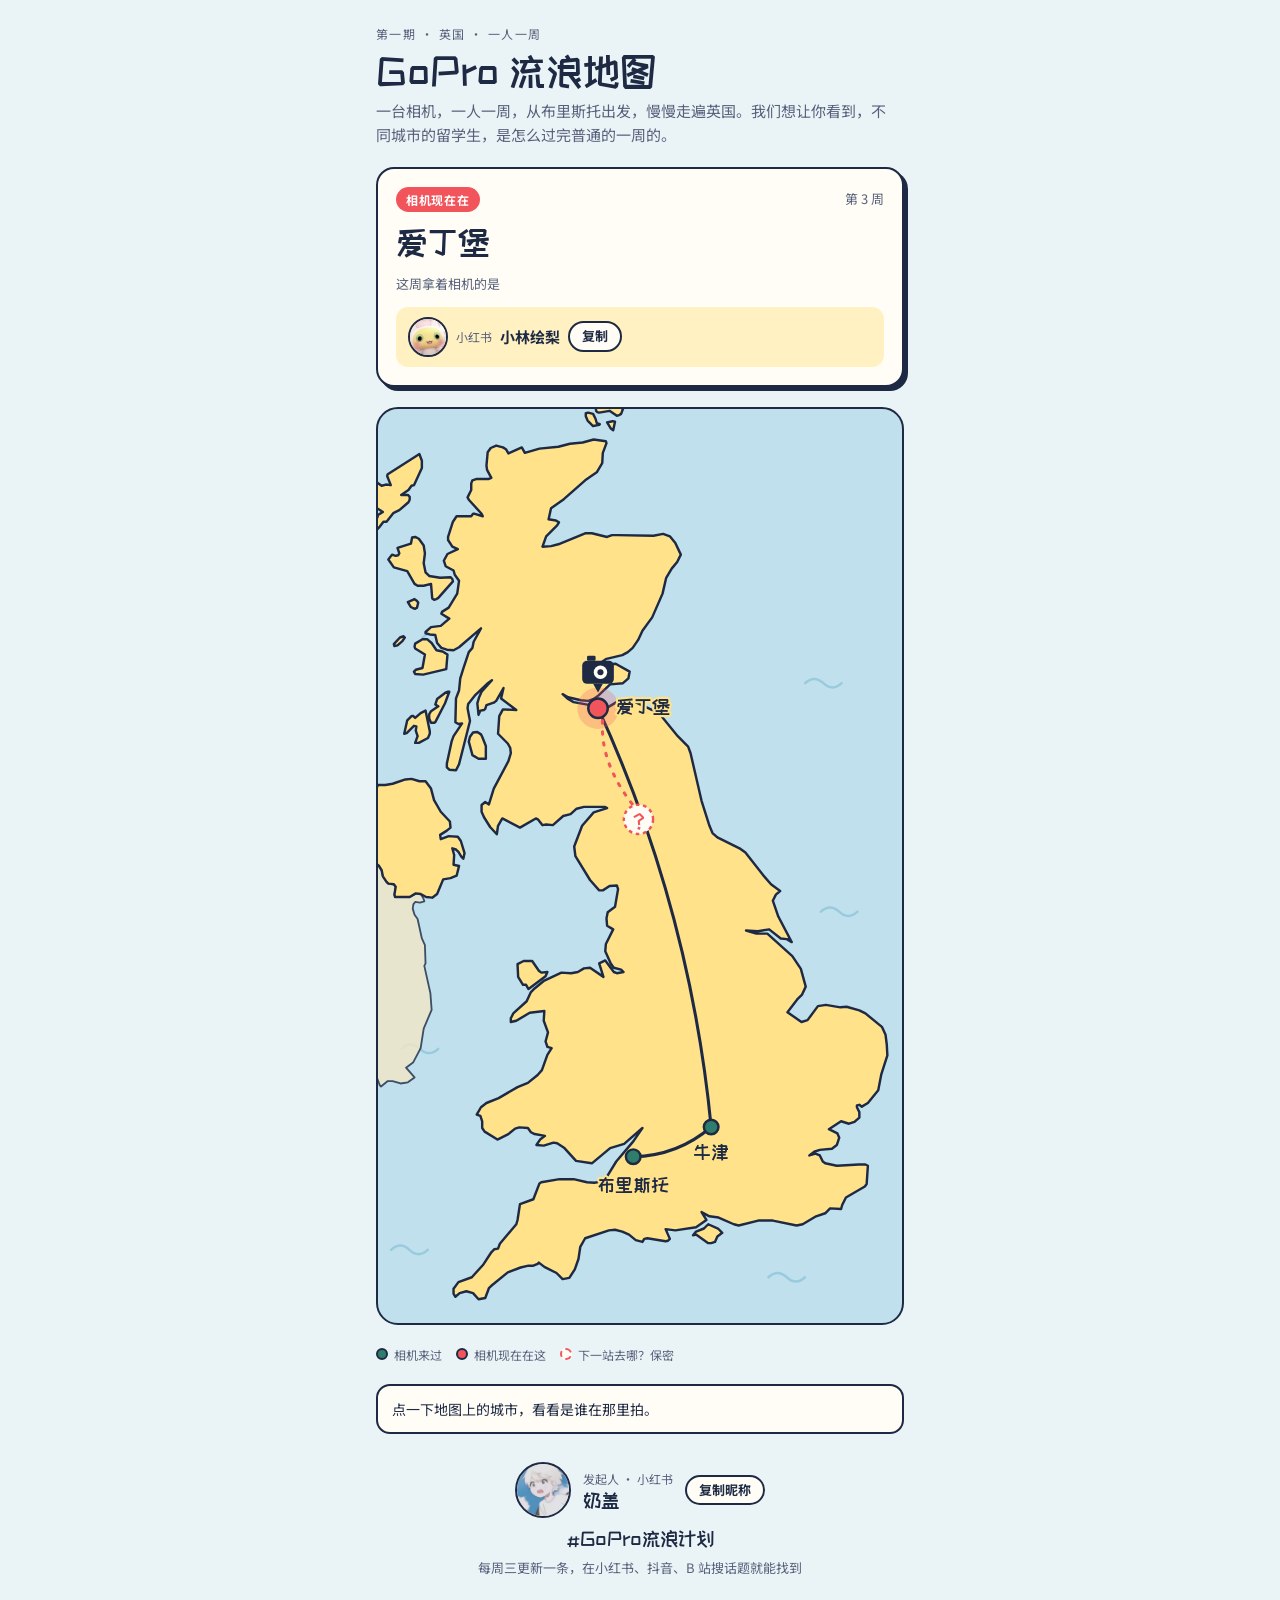
==== commit 87f34e04: "Week 3: add 小林绘梨's nickname and avatar Co-Authored-By: Claude Opus 5.5 <noreply@anthropic.com> Claud" ====
--- a/index.html
+++ b/index.html
@@ -137,9 +137,9 @@
 const STOPS = [
   {start:"2026-11-06", city:"bristol", xhs:"otter", url:"", avatar:"otter", nextDir:70},
   {start:"2026-11-14", city:"oxford", xhs:"succulent", url:"", avatar:"succulent", nextDir:345},
-  {start:"2026-11-22", city:"edinburgh", xhs:"", url:"", nextDir:160},
+  {start:"2026-11-22", city:"edinburgh", xhs:"小林绘梨", url:"", avatar:"xiaolin", nextDir:160},
 ];
-const AVATARS = {succulent:"[data-uri]", otter:"[data-uri]"};
+const AVATARS = {xiaolin:"[data-uri]", succulent:"[data-uri]", otter:"[data-uri]"};
 const CITIES = {"bristol": [558.9, 1267.1], "oxford": [686.8, 1218.4], "london": [795.4, 1258.4], "edinburgh": [501.1, 531.1], "leeds": [658.7, 883.2], "manchester": [592.1, 935.6], "nottingham": [696.3, 1021.6], "cambridge": [819.4, 1144.2], "cardiff": [502.0, 1262.6]};
 const ZH = {bristol:"布里斯托",oxford:"牛津",london:"伦敦",edinburgh:"爱丁堡",leeds:"利兹",manchester:"曼彻斯特",nottingham:"诺丁汉",cambridge:"剑桥",cardiff:"卡迪夫"};
 const LBL = {bristol:[0,58,"middle"],oxford:[0,52,"middle"],london:[28,10,"start"],edinburgh:[30,10,"start"],leeds:[28,10,"start"],manchester:[-28,10,"end"],nottingham:[28,10,"start"],cambridge:[28,10,"start"],cardiff:[-28,10,"end"]};
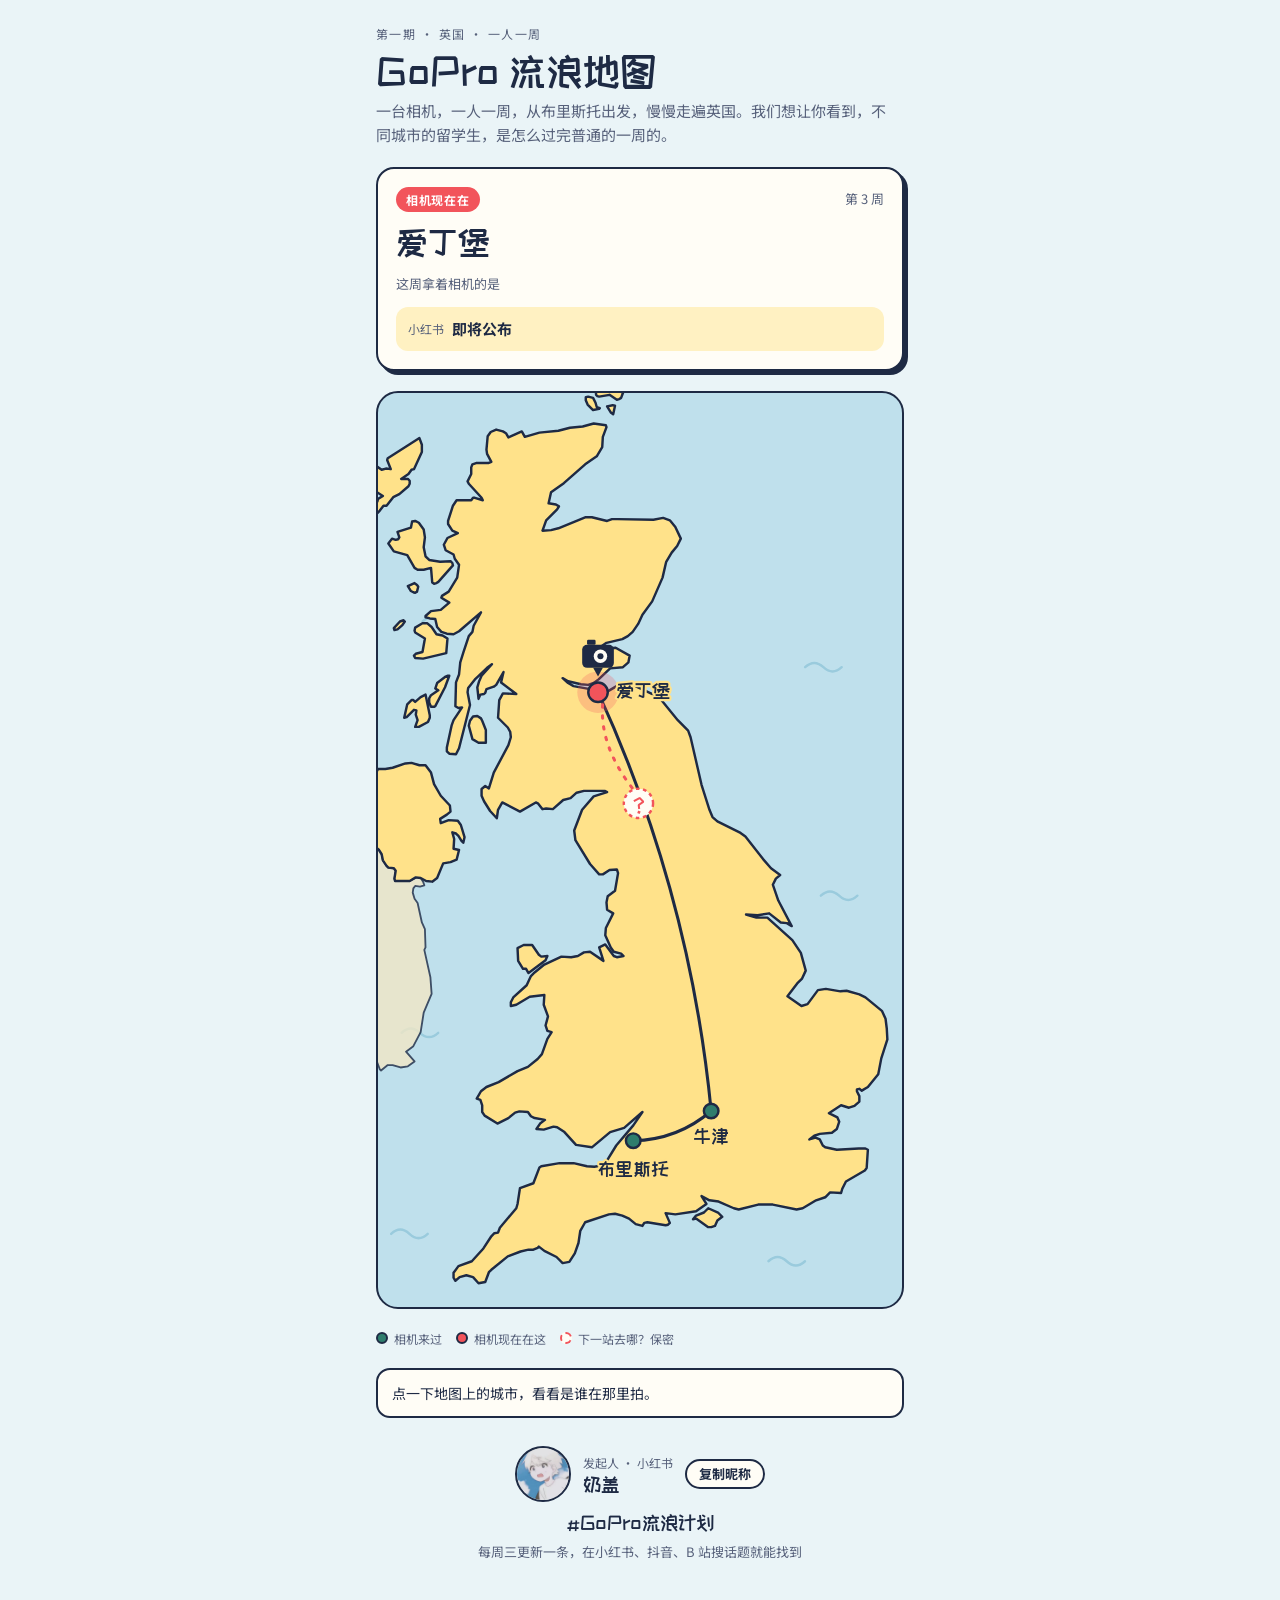
==== commit b7bcf387: "Merge 3cc7daaa8f04ef1099ad395c5f766049fc412c41 into 62227cd87c8308788830962c69990284231dc9af" ====
--- a/index.html
+++ b/index.html
@@ -137,9 +137,9 @@
 const STOPS = [
   {start:"2026-11-06", city:"bristol", xhs:"otter", url:"", avatar:"otter", nextDir:70},
   {start:"2026-11-14", city:"oxford", xhs:"succulent", url:"", avatar:"succulent", nextDir:345},
-  {start:"2026-11-22", city:"edinburgh", xhs:"小林绘梨", url:"", avatar:"xiaolin", nextDir:160},
+  {start:"2026-11-22", city:"edinburgh", xhs:"", url:"", nextDir:160},
 ];
-const AVATARS = {xiaolin:"[data-uri]", succulent:"[data-uri]", otter:"[data-uri]"};
+const AVATARS = {succulent:"[data-uri]", otter:"[data-uri]"};
 const CITIES = {"bristol": [558.9, 1267.1], "oxford": [686.8, 1218.4], "london": [795.4, 1258.4], "edinburgh": [501.1, 531.1], "leeds": [658.7, 883.2], "manchester": [592.1, 935.6], "nottingham": [696.3, 1021.6], "cambridge": [819.4, 1144.2], "cardiff": [502.0, 1262.6]};
 const ZH = {bristol:"布里斯托",oxford:"牛津",london:"伦敦",edinburgh:"爱丁堡",leeds:"利兹",manchester:"曼彻斯特",nottingham:"诺丁汉",cambridge:"剑桥",cardiff:"卡迪夫"};
 const LBL = {bristol:[0,58,"middle"],oxford:[0,52,"middle"],london:[28,10,"start"],edinburgh:[30,10,"start"],leeds:[28,10,"start"],manchester:[-28,10,"end"],nottingham:[28,10,"start"],cambridge:[28,10,"start"],cardiff:[-28,10,"end"]};
